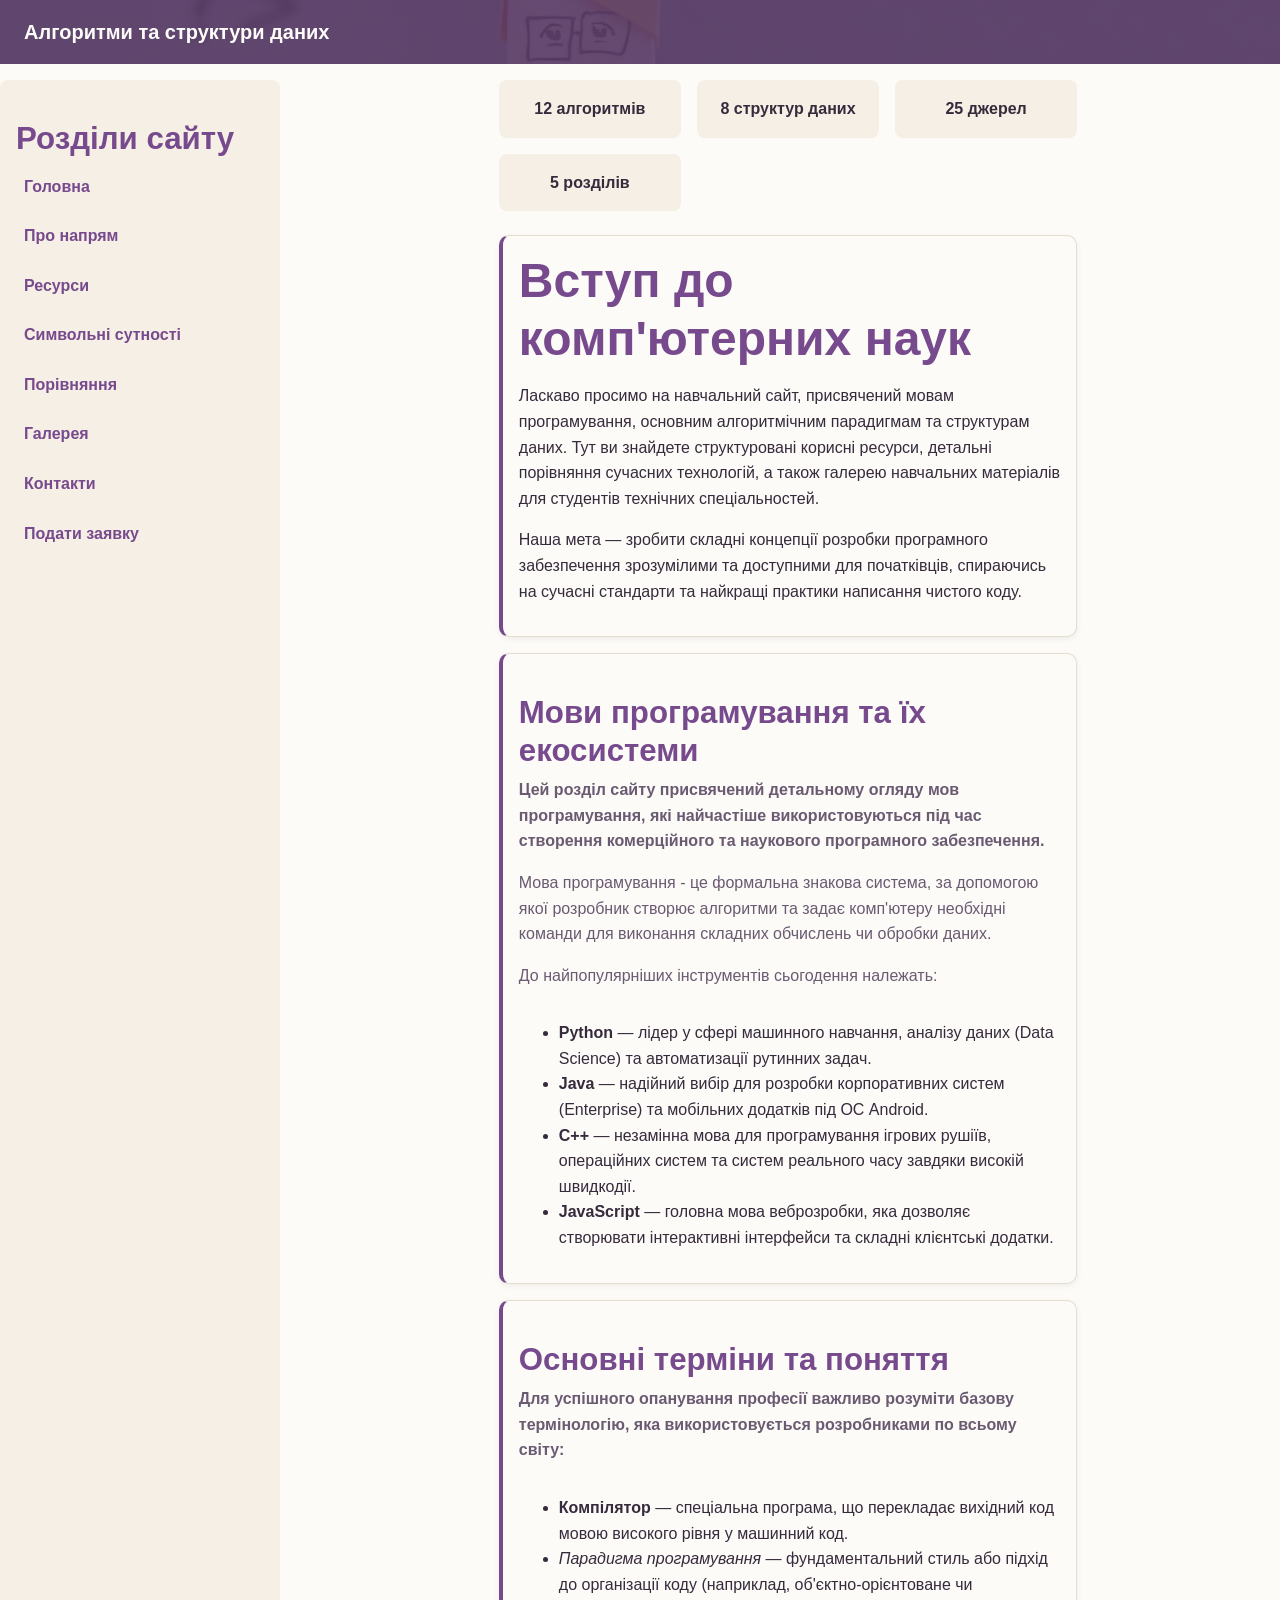
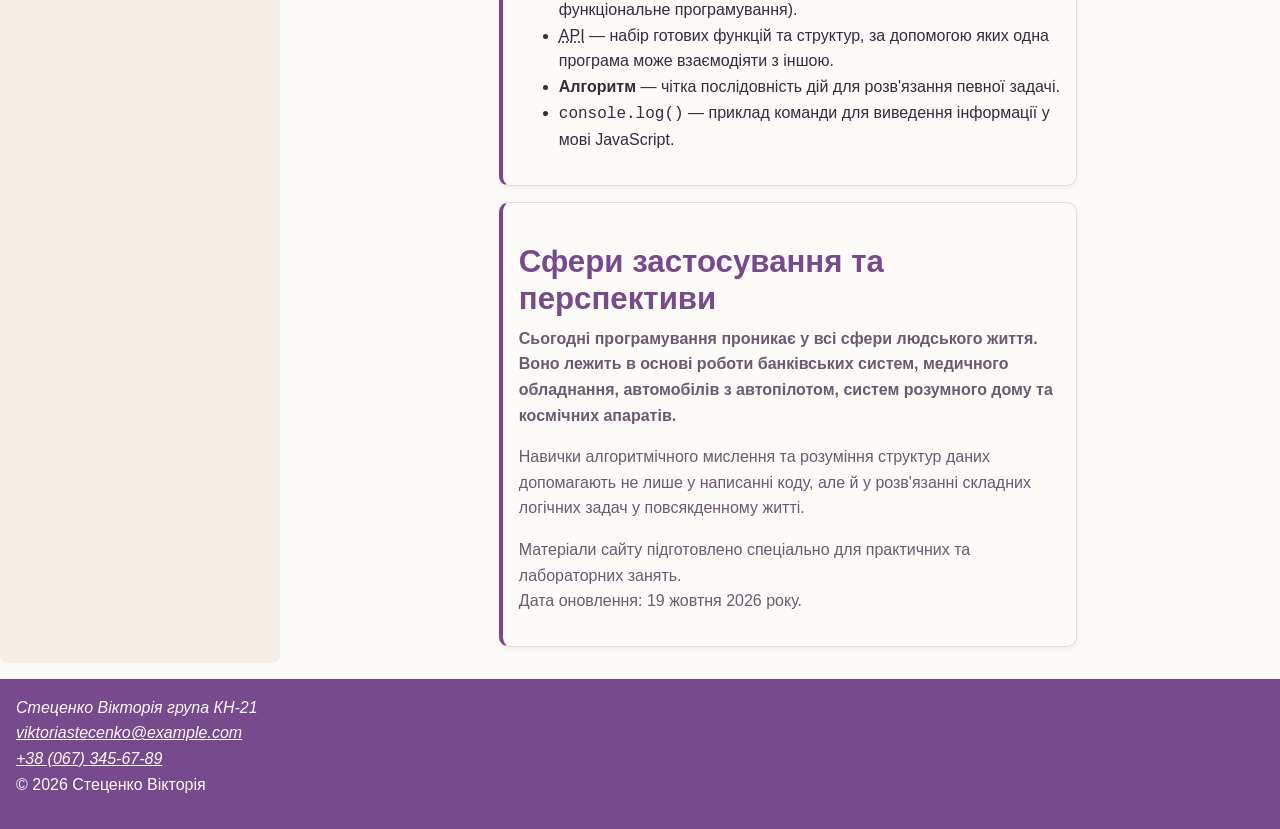
==== index.html @ e5056e1d "Перенесено файли сайту в корінь репозиторію" ====
<!DOCTYPE html>
<html lang="uk">

<head>
    <meta charset="UTF-8">
    <meta name="viewport" content="width=device-width, initial-scale=1">
    <meta name="description" content="Навчальний сайт про мови програмування, основні парадигми, їх особливості, застосування та корисні ресурси для навчання">
    <meta name="author" content="Віка Стеценко">
    <title>Мови програмування та парадигми: навчальний сайт</title>
    <link rel="stylesheet" href="css/style.css">
</head>

<body class="page">

    <header class="page__header">
        <a href="index.html" class="site-title">Алгоритми та структури даних</a>
    </header>

    <aside class="page__sidebar">
        <h2>Розділи сайту</h2>
        <nav>
            <ul class="menu">
                <li><a href="index.html">Головна</a></li>
                <li><a href="about.html">Про напрям</a></li>
                <li><a href="pages/resources.html">Ресурси</a></li>
                <li><a href="pages/entities.html">Символьні сутності</a></li>
                <li><a href="comparison.html">Порівняння</a></li>
                <li><a href="gallery.html">Галерея</a></li>
                <li class="menu__contacts"><a href="contacts.html">Контакти</a></li>
                <li><a href="application.html">Подати заявку</a></li>
            </ul>
        </nav>
    </aside>

    <main class="page__main container">

        <!-- Крок 9: Панель показників -->
        <div class="stats">
            <div class="stats__item">12 алгоритмів</div>
            <div class="stats__item">8 структур даних</div>
            <div class="stats__item">25 джерел</div>
            <div class="stats__item">5 розділів</div>
        </div>

        <section class="card">
            <h1>Вступ до комп'ютерних наук</h1>
            <p>
                Ласкаво просимо на навчальний сайт, присвячений мовам програмування, основним алгоритмічним парадигмам та структурам даних.
                Тут ви знайдете структуровані корисні ресурси, детальні порівняння сучасних технологій, а також галерею навчальних матеріалів для студентів технічних спеціальностей.
            </p>
            <p>
                Наша мета — зробити складні концепції розробки програмного забезпечення зрозумілими та доступними для початківців, спираючись на сучасні стандарти та найкращі практики написання чистого коду.
            </p>
        </section>

        <section class="card">
            <h2>Мови програмування та їх екосистеми</h2>
            <p>
                Цей розділ сайту присвячений детальному огляду мов програмування, які найчастіше використовуються під час створення комерційного та наукового програмного забезпечення.
            </p>
            <p>
                Мова програмування - це формальна знакова система, за допомогою якої розробник
                створює алгоритми та задає комп'ютеру необхідні команди для виконання складних обчислень чи обробки даних.
            </p>
            <p>
                До найпопулярніших інструментів сьогодення належать:
            </p>
            <ul>
                <li><strong>Python</strong> — лідер у сфері машинного навчання, аналізу даних (Data Science) та автоматизації рутинних задач.</li>
                <li><strong>Java</strong> — надійний вибір для розробки корпоративних систем (Enterprise) та мобільних додатків під ОС Android.</li>
                <li><strong>C++</strong> — незамінна мова для програмування ігрових рушіїв, операційних систем та систем реального часу завдяки високій швидкодії.</li>
                <li><strong>JavaScript</strong> — головна мова веброзробки, яка дозволяє створювати інтерактивні інтерфейси та складні клієнтські додатки.</li>
            </ul>
        </section>

        <section class="card">
            <h2>Основні терміни та поняття</h2>
            <p>
                Для успішного опанування професії важливо розуміти базову термінологію, яка використовується розробниками по всьому світу:
            </p>
            <ul>
                <li><strong>Компілятор</strong> — спеціальна програма, що перекладає вихідний код мовою високого рівня у машинний код.</li>
                <li><em>Парадигма програмування</em> — фундаментальний стиль або підхід до організації коду (наприклад, об'єктно-орієнтоване чи функціональне програмування).</li>
                <li><abbr title="Application Programming Interface">API</abbr> — набір готових функцій та структур, за допомогою яких одна програма може взаємодіяти з іншою.</li>
                <li><strong>Алгоритм</strong> — чітка послідовність дій для розв'язання певної задачі.</li>
                <li><code>console.log()</code> — приклад команди для виведення інформації у мові JavaScript.</li>
            </ul>
        </section>

        <section class="card">
            <h2>Сфери застосування та перспективи</h2>
            <p>
                Сьогодні програмування проникає у всі сфери людського життя. Воно лежить в основі роботи банківських систем, медичного обладнання, автомобілів з автопілотом, систем розумного дому та космічних апаратів.
            </p>
            <p>
                Навички алгоритмічного мислення та розуміння структур даних допомагають не лише у написанні коду, але й у розв'язанні складних логічних задач у повсякденному житті.
            </p>
            <p>
                Матеріали сайту підготовлено спеціально для практичних та лабораторних занять.
                <br>Дата оновлення: <time datetime="2026-10-19">19 жовтня 2026 року</time>.
            </p>
        </section>

    </main>

    <footer class="page__footer">
        <address>
            Стеценко Вікторія група КН-21<br>
            <a href="mailto:viktoriastecenko@example.com">viktoriastecenko@example.com</a><br>
            <a href="tel:+380673456789">+38 (067) 345-67-89</a>
        </address>
        <p>&copy; 2026 Стеценко Вікторія</p>
    </footer>

</body>
</html>
---- css/style.css ----
/* ==========================================================================
   0. ЛОКАЛЬНЕ ПІДКЛЮЧЕННЯ ШРИФТІВ (@font-face)
   ========================================================================== */

@font-face {
    font-family: "Roboto";
    font-style: normal;
    font-weight: 400;
    font-display: swap; 
    src: url("../fonts/roboto-v30-latin_cyrillic-regular.woff2") format("woff2");
}

@font-face {
    font-family: "Roboto";
    font-style: normal;
    font-weight: 700;
    font-display: swap;
    src: url("../fonts/roboto-v30-latin_cyrillic-700.woff2") format("woff2");
}

@font-face {
    font-family: "Fira Code";
    font-style: normal;
    font-weight: 400;
    font-display: swap;
    src: url("../fonts/fira-code-v22-latin_cyrillic-regular.woff2") format("woff2");
}

@font-face {
    font-family: "Fira Code";
    font-style: normal;
    font-weight: 700;
    font-display: swap;
    src: url("../fonts/fira-code-v22-latin_cyrillic-700.woff2") format("woff2");
}

/* ==========================================================================
1. СКИДАННЯ СТИЛІВ ТА БОКСОВА МОДЕЛЬ
   ========================================================================== */

*,
*::before,
*::after {
    box-sizing: border-box;
}

/* ==========================================================================
   2. ГЛОБАЛЬНІ ЗМІННІ (ДИЗАЙН-ТОКЕНИ)
   ========================================================================== */

:root {
    --color-primary: hsl(280, 32%, 42%);       
    --color-primary-light: hsl(280, 30%, 35%); 
    --color-primary-soft: hsl(36, 45%, 93%);   

    --color-text: hsl(280, 18%, 20%);          
    --color-text-muted: hsl(280, 12%, 40%);    
    --color-surface: hsl(40, 50%, 98%);        
    --color-accent: hsl(290, 38%, 42%);         

    --color-border: hsl(35, 28%, 86%);
    --color-border-dark: hsl(280, 15%, 76%);
    --color-input-border: hsl(280, 18%, 65%);
    --color-white: hsl(40, 50%, 99%);

    --space-1: 0.25rem; 
    --space-2: 0.5rem;  
    --space-3: 1rem;    
    --space-4: 1.5rem;  
    --space-5: 2rem;    
    --space-6: 3rem;    
}

/* ==========================================================================
   3. БАЗОВІ СТИЛІ СТОРІНКИ ТА GRID-МАКЕТ
   ========================================================================== */

html {
    font-size: 100%;             
    scroll-behavior: smooth;     
}

body {
    font-family: "Roboto", "Segoe UI", "Helvetica Neue", Arial, sans-serif;
    font-size: 1rem;
    line-height: 1.6;
    color: var(--color-text);
    background-color: var(--color-surface);
    margin: 0;
}

.container {
    width: min(100% - 2 * var(--space-3), 1100px); 
    margin-inline: auto; 
}

.page {
    display: grid;
    grid-template-columns: 1fr; 
    grid-template-areas:
        "header"
        "main"
        "sidebar"
        "footer"; 
    gap: var(--space-3); 
    min-height: 100vh; 
}

.page__header  { grid-area: header; }  
.page__sidebar { grid-area: sidebar; }
.page__main    { grid-area: main; } 
.page__footer  { grid-area: footer; } 

/* ==========================================================================
   4. ТИПОГРАФІКА ТА ЗАГОЛОВКИ
   ========================================================================== */

h1 {
    font-size: clamp(1.75rem, 1.2rem + 2.5vw, 3rem); /*[cite: 12] */
    line-height: 1.2;
    color: var(--color-primary);
    font-weight: 700;
    margin-top: 0;
    margin-bottom: var(--space-3);
}

h2 {
    font-size: 1.953rem;
    line-height: 1.2;
    color: var(--color-primary);
    font-weight: 700;
    margin-top: var(--space-4);
    margin-bottom: var(--space-2);
}

h3 {
    font-size: 1.563rem;
    line-height: 1.25;
    color: var(--color-primary);
    font-weight: 700;
    margin-top: var(--space-3);
    margin-bottom: var(--space-2);
}

p {
    margin-top: 0;
    margin-bottom: var(--space-3);
}

h2 + p { font-weight: 600; }
h2 ~ p { color: var(--color-text-muted); }

code,
pre {
    font-family: "Fira Code", Consolas, "Courier New", monospace;
}

/* ==========================================================================
   5. ЗОБРАЖЕННЯ ТА ПІДПИСИ
   ========================================================================== */

main {
    max-width: 65ch; 
    width: 100%;
}

figcaption {
    text-transform: uppercase;
    letter-spacing: 0.05em;
    font-size: 0.85rem;
    text-align: center;
    color: var(--color-text-muted);
}

figure {
    margin: var(--space-4) auto;
    text-align: center;
}

figure img,
main img {
    display: block;
    margin: 0 auto;
    max-width: 100%;
    height: auto;
}

/* ==========================================================================
   6. ШАПКА ТА БІЧНА ПАНЕЛЬ
   ========================================================================== */

header {
    display: flex;
    justify-content: space-between;
    align-items: center;
    gap: var(--space-3);
    flex-wrap: wrap;

    background:
        linear-gradient(
            rgba(91, 61, 103, 0.92),
            rgba(91, 61, 103, 0.92)
        ),
        url("../img/originals/pic-1.jpg") center / cover no-repeat;
    color: var(--color-white);
    padding: var(--space-3) var(--space-4);
}

.site-title {
    color: var(--color-white);
    font-weight: 700;
    text-decoration: none;
    font-size: 1.25rem;
}

.page__sidebar {
    background: var(--color-primary-soft);
    padding: var(--space-3);
    border-radius: 8px;
}

nav ul {
    display: flex;
    flex-direction: column;
    gap: var(--space-2);
    list-style: none;
    margin: 0;
    padding: 0;
}

nav a {
    display: inline-block;
    color: var(--color-primary);
    font-weight: 600;
    text-decoration: none;
    padding: var(--space-2);
    border-radius: 6px;
    width: 100%;
}

nav a:hover {
    text-decoration: underline;
    background-color: rgba(0, 0, 0, 0.05);
}

/* ==========================================================================
   7. СІТКА КАРТОК (ГАЛЕРЕЯ) ТА ПОКАЗНИКИ
   ========================================================================== */

.card-grid {
    /* display: flex; */           
    /* flex-wrap: wrap; */  
    
    display: grid;
    grid-template-columns: repeat(auto-fit, minmax(280px, 1fr));
    gap: var(--space-3);          
}

.card {
    flex-direction: column;
    display: flex;
    position: relative;
    background: var(--color-surface);
    padding: var(--space-3);
    border: 1px solid var(--color-border);
    border-left: 4px solid var(--color-primary); 
    border-radius: 10px;
    box-shadow: 0 2px 6px rgb(0 0 0 / 6%);
    margin-bottom: var(--space-3);
    transition: box-shadow 0.2s ease, transform 0.2s ease;
}

.card .btn { margin-top: auto; }
.card:hover { box-shadow: 0 6px 16px rgb(0 0 0 / 12%); transform: translateY(-2px); }

.stats {
    display: grid; 
    grid-template-columns: repeat(auto-fit, minmax(160px, 1fr)); 
    gap: var(--space-3); 
    place-items: center; 
    text-align: center; 
    margin-bottom: var(--space-4);
    
    /* justify-content: center; */ /* для досліду на вузькому екрані*/
}

.stats__item {
    background: var(--color-primary-soft);
    padding: var(--space-3);
    border-radius: 8px;
    font-weight: 700;
    width: 100%;
}

/* ==========================================================================
   9. КНОПКИ ТА ДОСТУПНІСТЬ 
   ========================================================================== */

.btn {
    display: inline-block;
    padding: var(--space-2) var(--space-3);
    background: var(--color-primary);
    color: var(--color-white);
    border: 1px solid transparent;
    border-radius: 8px;
    text-decoration: none;
    cursor: pointer;
    font: inherit;
    font-weight: 600;
    transition: background-color 0.2s ease, transform 0.2s ease;
}

.btn:hover { background: var(--color-primary-light); }
.btn:active { transform: translateY(1px); }

.back-to-top {
    position: fixed;
    right: var(--space-3);
    bottom: var(--space-3);
    z-index: 100;
    background: var(--color-primary);
    color: var(--color-white);
    padding: var(--space-2) var(--space-3);
    border-radius: 6px;
    text-decoration: none;
    font-weight: 600;
}

/* ==========================================================================
   10. ПІДВАЛ САЙТУ (FOOTER)
   ========================================================================== */

footer {
    background: var(--color-primary);
    color: var(--color-white);
    padding: var(--space-3);
    /* margin-top: var(--space-5); - прибрано, бо тепер grid gap керує відступами */
}

footer a { color: var(--color-white); }

/* ==========================================================================
   11. АДАПТИВНІСТЬ ТА МЕДІА-ЗАПИТИ (RESPONSIVE)
   ========================================================================== */

@media (min-width: 768px) {
    .page {
        grid-template-columns: 240px 1fr;
        grid-template-areas:
            "header header"
            "sidebar main"
            "footer footer";
    }
}

@media (min-width: 1200px) {
    .page {
        grid-template-columns: 280px 1fr;
    }
}

@media (max-width: 480px) {
    .card { padding: var(--space-2); }
    .site-title { font-size: 1.1rem; }
}

@media (max-width: 320px) {
    .site-title {
        font-size: 1rem;
        overflow-wrap: anywhere; 
    }
    .back-to-top {
        right: var(--space-1);
        bottom: var(--space-1);
    }
}

@media (prefers-reduced-motion: reduce) {
    html { scroll-behavior: auto; }
    *, *::before, *::after { transition: none; animation: none; }
}
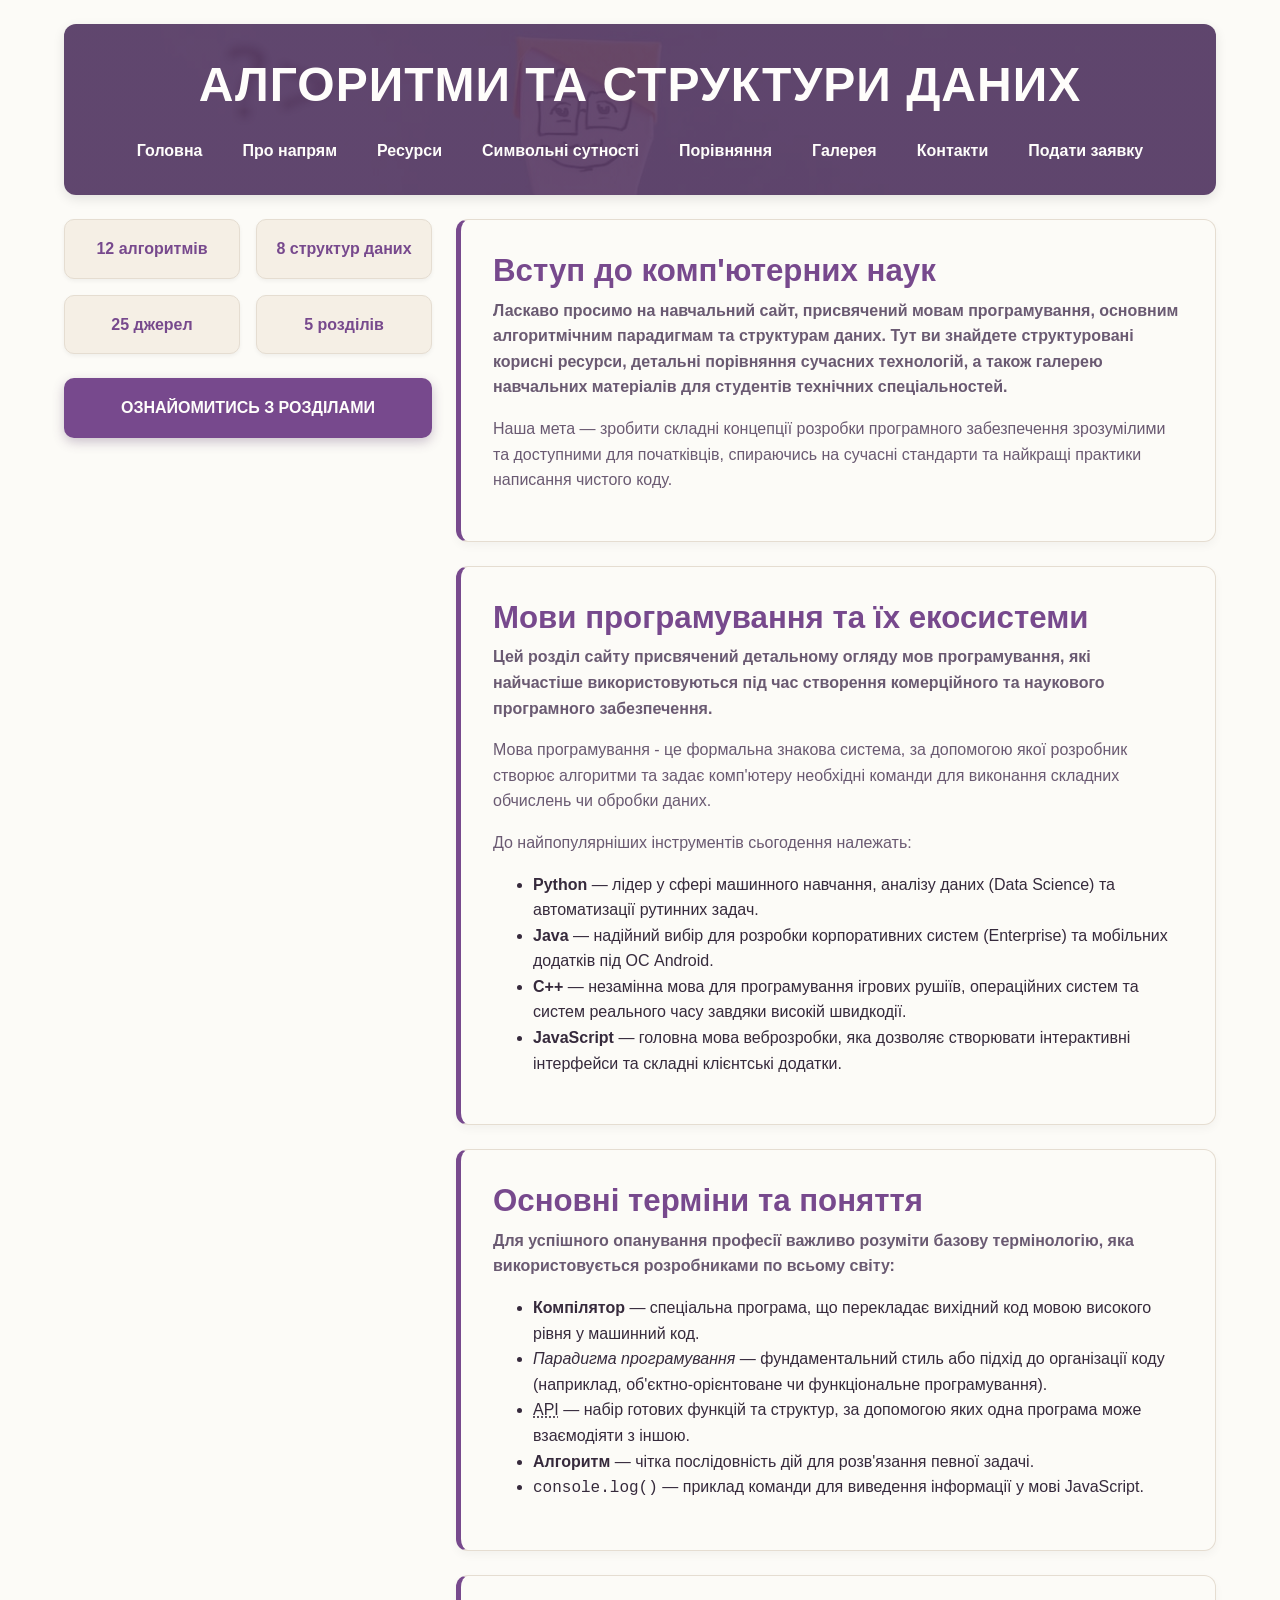
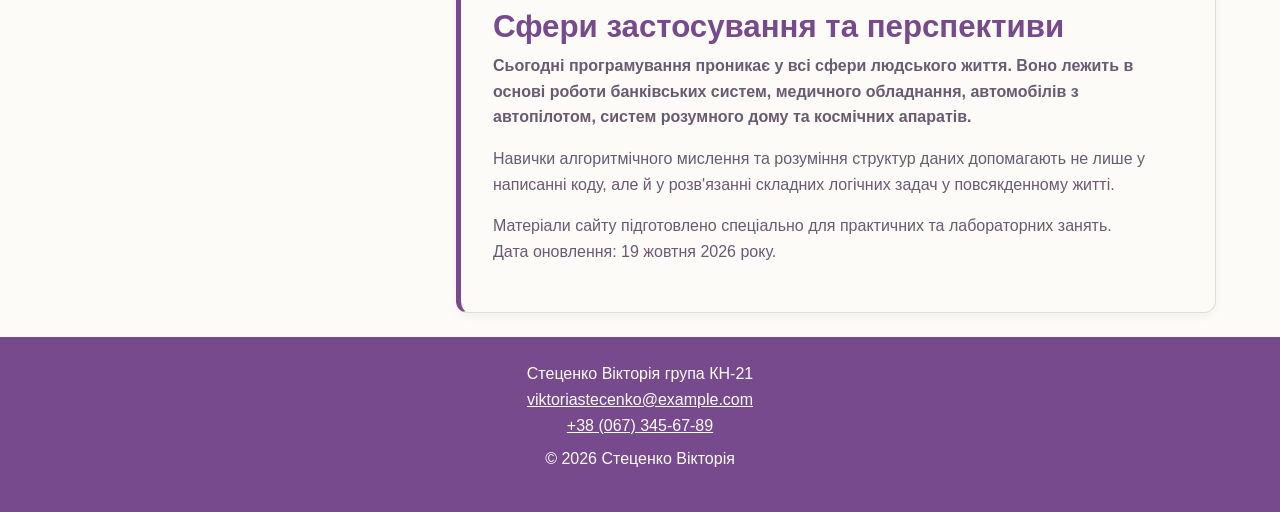
==== commit 0eea8b59: "Перевод всех страниц сайта на 12-колоночную Grid-сетку и обновление стилей" ====
--- a/index.html
+++ b/index.html
@@ -1,6 +1,5 @@
 <!DOCTYPE html>
 <html lang="uk">
-
 <head>
     <meta charset="UTF-8">
     <meta name="viewport" content="width=device-width, initial-scale=1">
@@ -8,97 +7,110 @@
     <meta name="author" content="Віка Стеценко">
     <title>Мови програмування та парадигми: навчальний сайт</title>
     <link rel="stylesheet" href="css/style.css">
+    <link rel="canonical" href="https://svikz.github.io/lab-01-Stetsenko/index.html">
+
+    <meta property="og:title" content="Основи алгоритмів та структур даних - Головна сторінка">
+    <meta property="og:description" content="Дізнайтеся про архітектуру ефективного коду, основи алгоритмів та структури даних.">
+    <meta property="og:image" content="https://svikz.github.io/lab-01-Stetsenko/img/og-preview.jpg">
+    <meta property="og:url" content="https://svikz.github.io/lab-01-Stetsenko/index.html">
+    <meta property="og:type" content="website">
 </head>
-
 <body class="page">
 
-    <header class="page__header">
-        <a href="index.html" class="site-title">Алгоритми та структури даних</a>
-    </header>
-
-    <aside class="page__sidebar">
-        <h2>Розділи сайту</h2>
-        <nav>
-            <ul class="menu">
-                <li><a href="index.html">Головна</a></li>
-                <li><a href="about.html">Про напрям</a></li>
-                <li><a href="pages/resources.html">Ресурси</a></li>
-                <li><a href="pages/entities.html">Символьні сутності</a></li>
-                <li><a href="comparison.html">Порівняння</a></li>
-                <li><a href="gallery.html">Галерея</a></li>
-                <li class="menu__contacts"><a href="contacts.html">Контакти</a></li>
-                <li><a href="application.html">Подати заявку</a></li>
-            </ul>
-        </nav>
-    </aside>
-
-    <main class="page__main container">
-
-        <!-- Крок 9: Панель показників -->
-        <div class="stats">
-            <div class="stats__item">12 алгоритмів</div>
-            <div class="stats__item">8 структур даних</div>
-            <div class="stats__item">25 джерел</div>
-            <div class="stats__item">5 розділів</div>
-        </div>
-
-        <section class="card">
-            <h1>Вступ до комп'ютерних наук</h1>
-            <p>
-                Ласкаво просимо на навчальний сайт, присвячений мовам програмування, основним алгоритмічним парадигмам та структурам даних.
-                Тут ви знайдете структуровані корисні ресурси, детальні порівняння сучасних технологій, а також галерею навчальних матеріалів для студентів технічних спеціальностей.
-            </p>
-            <p>
-                Наша мета — зробити складні концепції розробки програмного забезпечення зрозумілими та доступними для початківців, спираючись на сучасні стандарти та найкращі практики написання чистого коду.
-            </p>
+    <main class="page-grid">
+        
+        <!-- Шапка сайту та навігація (на всю ширину, 12 колонок) -->
+        <section class="hero span-12">
+            <h1 class="site-title">АЛГОРИТМИ ТА СТРУКТУРИ ДАНИХ</h1>
+            <nav class="main-nav">
+                <ul class="menu-horizontal">
+                    <li><a href="index.html">Головна</a></li>
+                    <li><a href="about.html">Про напрям</a></li>
+                    <li><a href="pages/resources.html">Ресурси</a></li>
+                    <li><a href="pages/entities.html">Символьні сутності</a></li>
+                    <li><a href="comparison.html">Порівняння</a></li>
+                    <li><a href="gallery.html">Галерея</a></li>
+                    <li><a href="contacts.html">Контакти</a></li>
+                    <li><a href="application.html">Подати заявку</a></li>
+                </ul>
+            </nav>
         </section>
 
-        <section class="card">
-            <h2>Мови програмування та їх екосистеми</h2>
-            <p>
-                Цей розділ сайту присвячений детальному огляду мов програмування, які найчастіше використовуються під час створення комерційного та наукового програмного забезпечення.
-            </p>
-            <p>
-                Мова програмування - це формальна знакова система, за допомогою якої розробник
-                створює алгоритми та задає комп'ютеру необхідні команди для виконання складних обчислень чи обробки даних.
-            </p>
-            <p>
-                До найпопулярніших інструментів сьогодення належать:
-            </p>
-            <ul>
-                <li><strong>Python</strong> — лідер у сфері машинного навчання, аналізу даних (Data Science) та автоматизації рутинних задач.</li>
-                <li><strong>Java</strong> — надійний вибір для розробки корпоративних систем (Enterprise) та мобільних додатків під ОС Android.</li>
-                <li><strong>C++</strong> — незамінна мова для програмування ігрових рушіїв, операційних систем та систем реального часу завдяки високій швидкодії.</li>
-                <li><strong>JavaScript</strong> — головна мова веброзробки, яка дозволяє створювати інтерактивні інтерфейси та складні клієнтські додатки.</li>
-            </ul>
-        </section>
+        <!-- Бічна панель: статистика та заклик до дії (4 колонки) -->
+        <aside class="aside span-4">
+            <div class="stats">
+                <div class="stats__item">12 алгоритмів</div>
+                <div class="stats__item">8 структур даних</div>
+                <div class="stats__item">25 джерел</div>
+                <div class="stats__item">5 розділів</div>
+            </div>
+            <!-- Основна дія (CTA) за вашим ескізом -->
+            <a href="#content-start" class="cta-button">Ознайомитись з розділами</a>
+        </aside>
 
-        <section class="card">
-            <h2>Основні терміни та поняття</h2>
-            <p>
-                Для успішного опанування професії важливо розуміти базову термінологію, яка використовується розробниками по всьому світу:
-            </p>
-            <ul>
-                <li><strong>Компілятор</strong> — спеціальна програма, що перекладає вихідний код мовою високого рівня у машинний код.</li>
-                <li><em>Парадигма програмування</em> — фундаментальний стиль або підхід до організації коду (наприклад, об'єктно-орієнтоване чи функціональне програмування).</li>
-                <li><abbr title="Application Programming Interface">API</abbr> — набір готових функцій та структур, за допомогою яких одна програма може взаємодіяти з іншою.</li>
-                <li><strong>Алгоритм</strong> — чітка послідовність дій для розв'язання певної задачі.</li>
-                <li><code>console.log()</code> — приклад команди для виведення інформації у мові JavaScript.</li>
-            </ul>
-        </section>
+        <!-- Основний контент (8 колонок) -->
+        <section class="content span-8" id="content-start">
+            
+            <article class="card">
+                <!-- Заголовок змінено з H1 на H2 для правильної ієрархії -->
+                <h2>Вступ до комп'ютерних наук</h2>
+                <p>
+                    Ласкаво просимо на навчальний сайт, присвячений мовам програмування, основним алгоритмічним парадигмам та структурам даних.
+                    Тут ви знайдете структуровані корисні ресурси, детальні порівняння сучасних технологій, а також галерею навчальних матеріалів для студентів технічних спеціальностей.
+                </p>
+                <p>
+                    Наша мета — зробити складні концепції розробки програмного забезпечення зрозумілими та доступними для початківців, спираючись на сучасні стандарти та найкращі практики написання чистого коду.
+                </p>
+            </article>
 
-        <section class="card">
-            <h2>Сфери застосування та перспективи</h2>
-            <p>
-                Сьогодні програмування проникає у всі сфери людського життя. Воно лежить в основі роботи банківських систем, медичного обладнання, автомобілів з автопілотом, систем розумного дому та космічних апаратів.
-            </p>
-            <p>
-                Навички алгоритмічного мислення та розуміння структур даних допомагають не лише у написанні коду, але й у розв'язанні складних логічних задач у повсякденному житті.
-            </p>
-            <p>
-                Матеріали сайту підготовлено спеціально для практичних та лабораторних занять.
-                <br>Дата оновлення: <time datetime="2026-10-19">19 жовтня 2026 року</time>.
-            </p>
+            <article class="card">
+                <h2>Мови програмування та їх екосистеми</h2>
+                <p>
+                    Цей розділ сайту присвячений детальному огляду мов програмування, які найчастіше використовуються під час створення комерційного та наукового програмного забезпечення.
+                </p>
+                <p>
+                    Мова програмування - це формальна знакова система, за допомогою якої розробник
+                    створює алгоритми та задає комп'ютеру необхідні команди для виконання складних обчислень чи обробки даних.
+                </p>
+                <p>
+                    До найпопулярніших інструментів сьогодення належать:
+                </p>
+                <ul>
+                    <li><strong>Python</strong> — лідер у сфері машинного навчання, аналізу даних (Data Science) та автоматизації рутинних задач.</li>
+                    <li><strong>Java</strong> — надійний вибір для розробки корпоративних систем (Enterprise) та мобільних додатків під ОС Android.</li>
+                    <li><strong>C++</strong> — незамінна мова для програмування ігрових рушіїв, операційних систем та систем реального часу завдяки високій швидкодії.</li>
+                    <li><strong>JavaScript</strong> — головна мова веброзробки, яка дозволяє створювати інтерактивні інтерфейси та складні клієнтські додатки.</li>
+                </ul>
+            </article>
+
+            <article class="card">
+                <h2>Основні терміни та поняття</h2>
+                <p>
+                    Для успішного опанування професії важливо розуміти базову термінологію, яка використовується розробниками по всьому світу:
+                </p>
+                <ul>
+                    <li><strong>Компілятор</strong> — спеціальна програма, що перекладає вихідний код мовою високого рівня у машинний код.</li>
+                    <li><em>Парадигма програмування</em> — фундаментальний стиль або підхід до організації коду (наприклад, об'єктно-орієнтоване чи функціональне програмування).</li>
+                    <li><abbr title="Application Programming Interface">API</abbr> — набір готових функцій та структур, за допомогою яких одна програма може взаємодіяти з іншою.</li>
+                    <li><strong>Алгоритм</strong> — чітка послідовність дій для розв'язання певної задачі.</li>
+                    <li><code>console.log()</code> — приклад команди для виведення інформації у мові JavaScript.</li>
+                </ul>
+            </article>
+
+            <article class="card">
+                <h2>Сфери застосування та перспективи</h2>
+                <p>
+                    Сьогодні програмування проникає у всі сфери людського життя. Воно лежить в основі роботи банківських систем, медичного обладнання, автомобілів з автопілотом, систем розумного дому та космічних апаратів.
+                </p>
+                <p>
+                    Навички алгоритмічного мислення та розуміння структур даних допомагають не лише у написанні коду, але й у розв'язанні складних логічних задач у повсякденному житті.
+                </p>
+                <p>
+                    Матеріали сайту підготовлено спеціально для практичних та лабораторних занять.
+                    <br>Дата оновлення: <time datetime="2026-10-19">19 жовтня 2026 року</time>.
+                </p>
+            </article>
+
         </section>
 
     </main>
--- a/css/style.css
+++ b/css/style.css
@@ -35,7 +35,7 @@
 }
 
 /* ==========================================================================
-1. СКИДАННЯ СТИЛІВ ТА БОКСОВА МОДЕЛЬ
+   1. СКИДАННЯ СТИЛІВ ТА БОКСОВА МОДЕЛЬ
    ========================================================================== */
 
 *,
@@ -72,7 +72,7 @@
 }
 
 /* ==========================================================================
-   3. БАЗОВІ СТИЛІ СТОРІНКИ ТА GRID-МАКЕТ
+   3. БАЗОВІ СТИЛІ СТОРІНКИ ТА GRID-МАКЕТ (КРОК 5)
    ========================================================================== */
 
 html {
@@ -87,36 +87,34 @@
     color: var(--color-text);
     background-color: var(--color-surface);
     margin: 0;
-}
-
-.container {
-    width: min(100% - 2 * var(--space-3), 1100px); 
-    margin-inline: auto; 
-}
-
-.page {
+    display: flex;
+    flex-direction: column;
+    min-height: 100vh;
+}
+
+/* 12-колонкова модульна сітка */
+.page-grid {
     display: grid;
-    grid-template-columns: 1fr; 
-    grid-template-areas:
-        "header"
-        "main"
-        "sidebar"
-        "footer"; 
-    gap: var(--space-3); 
-    min-height: 100vh; 
-}
-
-.page__header  { grid-area: header; }  
-.page__sidebar { grid-area: sidebar; }
-.page__main    { grid-area: main; } 
-.page__footer  { grid-area: footer; } 
+    grid-template-columns: repeat(12, 1fr); /* 12 рівних колонок */
+    gap: var(--space-4); /* Жолоби між колонками */
+    max-width: 1200px;
+    margin: var(--space-4) auto;
+    padding-inline: var(--space-4);
+    width: 100%;
+    flex-grow: 1; /* Щоб футер притискався донизу */
+}
+
+/* Класи для розподілу блоків по сітці */
+.span-12 { grid-column: span 12; }
+.span-8  { grid-column: span 8; }
+.span-4  { grid-column: span 4; }
 
 /* ==========================================================================
    4. ТИПОГРАФІКА ТА ЗАГОЛОВКИ
    ========================================================================== */
 
 h1 {
-    font-size: clamp(1.75rem, 1.2rem + 2.5vw, 3rem); /*[cite: 12] */
+    font-size: clamp(1.75rem, 1.2rem + 2.5vw, 3rem);
     line-height: 1.2;
     color: var(--color-primary);
     font-weight: 700;
@@ -156,46 +154,10 @@
 }
 
 /* ==========================================================================
-   5. ЗОБРАЖЕННЯ ТА ПІДПИСИ
-   ========================================================================== */
-
-main {
-    max-width: 65ch; 
-    width: 100%;
-}
-
-figcaption {
-    text-transform: uppercase;
-    letter-spacing: 0.05em;
-    font-size: 0.85rem;
-    text-align: center;
-    color: var(--color-text-muted);
-}
-
-figure {
-    margin: var(--space-4) auto;
-    text-align: center;
-}
-
-figure img,
-main img {
-    display: block;
-    margin: 0 auto;
-    max-width: 100%;
-    height: auto;
-}
-
-/* ==========================================================================
-   6. ШАПКА ТА БІЧНА ПАНЕЛЬ
-   ========================================================================== */
-
-header {
-    display: flex;
-    justify-content: space-between;
-    align-items: center;
-    gap: var(--space-3);
-    flex-wrap: wrap;
-
+   5. ШАПКА ТА НАВІГАТОР (HERO БЛОК)
+   ========================================================================== */
+
+.hero {
     background:
         linear-gradient(
             rgba(91, 61, 103, 0.92),
@@ -203,175 +165,185 @@
         ),
         url("../img/originals/pic-1.jpg") center / cover no-repeat;
     color: var(--color-white);
-    padding: var(--space-3) var(--space-4);
-}
-
-.site-title {
-    color: var(--color-white);
-    font-weight: 700;
-    text-decoration: none;
-    font-size: 1.25rem;
-}
-
-.page__sidebar {
-    background: var(--color-primary-soft);
-    padding: var(--space-3);
-    border-radius: 8px;
-}
-
-nav ul {
+    padding: var(--space-5) var(--space-4);
+    border-radius: 12px;
+    text-align: center;
+    box-shadow: 0 4px 12px rgb(0 0 0 / 10%);
+}
+
+.hero h1 {
+    color: var(--color-white);
+    margin-bottom: var(--space-4);
+    text-transform: uppercase;
+    letter-spacing: 1px;
+}
+
+.menu-horizontal {
     display: flex;
-    flex-direction: column;
-    gap: var(--space-2);
+    flex-wrap: wrap;
+    justify-content: center;
+    gap: var(--space-2) var(--space-4);
     list-style: none;
     margin: 0;
     padding: 0;
 }
 
-nav a {
-    display: inline-block;
-    color: var(--color-primary);
+.menu-horizontal a {
+    color: var(--color-white);
     font-weight: 600;
     text-decoration: none;
-    padding: var(--space-2);
+    padding: var(--space-1) var(--space-2);
     border-radius: 6px;
-    width: 100%;
-}
-
-nav a:hover {
-    text-decoration: underline;
-    background-color: rgba(0, 0, 0, 0.05);
-}
-
-/* ==========================================================================
-   7. СІТКА КАРТОК (ГАЛЕРЕЯ) ТА ПОКАЗНИКИ
-   ========================================================================== */
-
-.card-grid {
-    /* display: flex; */           
-    /* flex-wrap: wrap; */  
-    
-    display: grid;
-    grid-template-columns: repeat(auto-fit, minmax(280px, 1fr));
-    gap: var(--space-3);          
-}
-
-.card {
+    transition: background-color 0.2s;
+}
+
+.menu-horizontal a:hover {
+    background-color: rgba(255, 255, 255, 0.15);
+}
+
+/* ==========================================================================
+   6. БІЧНА ПАНЕЛЬ ТА СТАТИСТИКА
+   ========================================================================== */
+
+.aside {
+    display: flex;
     flex-direction: column;
-    display: flex;
-    position: relative;
-    background: var(--color-surface);
-    padding: var(--space-3);
-    border: 1px solid var(--color-border);
-    border-left: 4px solid var(--color-primary); 
-    border-radius: 10px;
-    box-shadow: 0 2px 6px rgb(0 0 0 / 6%);
-    margin-bottom: var(--space-3);
-    transition: box-shadow 0.2s ease, transform 0.2s ease;
-}
-
-.card .btn { margin-top: auto; }
-.card:hover { box-shadow: 0 6px 16px rgb(0 0 0 / 12%); transform: translateY(-2px); }
+    gap: var(--space-4);
+}
 
 .stats {
     display: grid; 
-    grid-template-columns: repeat(auto-fit, minmax(160px, 1fr)); 
+    grid-template-columns: repeat(auto-fit, minmax(130px, 1fr)); 
     gap: var(--space-3); 
-    place-items: center; 
-    text-align: center; 
-    margin-bottom: var(--space-4);
-    
-    /* justify-content: center; */ /* для досліду на вузькому екрані*/
 }
 
 .stats__item {
     background: var(--color-primary-soft);
+    color: var(--color-primary);
     padding: var(--space-3);
-    border-radius: 8px;
-    font-weight: 700;
-    width: 100%;
-}
-
-/* ==========================================================================
-   9. КНОПКИ ТА ДОСТУПНІСТЬ 
-   ========================================================================== */
-
-.btn {
-    display: inline-block;
-    padding: var(--space-2) var(--space-3);
+    border-radius: 10px;
+    font-weight: 700;
+    text-align: center;
+    border: 1px solid var(--color-border);
+    box-shadow: 0 2px 4px rgb(0 0 0 / 5%);
+}
+
+/* ==========================================================================
+   7. КАРТОЧКИ КОНТЕНТУ (ОСНОВНИЙ ВМІСТ)
+   ========================================================================== */
+
+.content {
+    display: flex;
+    flex-direction: column;
+    gap: var(--space-4);
+}
+
+.card {
+    background: var(--color-surface);
+    padding: var(--space-5);
+    border: 1px solid var(--color-border);
+    border-left: 5px solid var(--color-primary); 
+    border-radius: 12px;
+    box-shadow: 0 4px 10px rgb(0 0 0 / 4%);
+    transition: box-shadow 0.2s ease, transform 0.2s ease;
+}
+
+.card h2:first-child {
+    margin-top: 0; /* Прибираємо зайвий відступ у першого заголовка в картці */
+}
+
+.card:hover { 
+    box-shadow: 0 8px 20px rgb(0 0 0 / 10%); 
+    transform: translateY(-2px); 
+}
+
+/* ==========================================================================
+   8. КНОПКИ ТА ЗАКЛИК ДО ДІЇ (CTA)
+   ========================================================================== */
+
+.cta-button {
+    display: block;
+    text-align: center;
+    padding: var(--space-3) var(--space-4);
     background: var(--color-primary);
     color: var(--color-white);
     border: 1px solid transparent;
-    border-radius: 8px;
+    border-radius: 10px;
     text-decoration: none;
-    cursor: pointer;
-    font: inherit;
-    font-weight: 600;
+    font-weight: 700;
+    text-transform: uppercase;
+    box-shadow: 0 4px 12px rgb(91, 61, 103, 0.3);
     transition: background-color 0.2s ease, transform 0.2s ease;
 }
 
-.btn:hover { background: var(--color-primary-light); }
-.btn:active { transform: translateY(1px); }
-
-.back-to-top {
-    position: fixed;
-    right: var(--space-3);
-    bottom: var(--space-3);
-    z-index: 100;
+.cta-button:hover { 
+    background: var(--color-primary-light); 
+    transform: translateY(-2px);
+}
+
+.cta-button:active { 
+    transform: translateY(0); 
+}
+
+/* ==========================================================================
+   9. ПІДВАЛ САЙТУ (FOOTER)
+   ========================================================================== */
+
+.page__footer {
     background: var(--color-primary);
     color: var(--color-white);
-    padding: var(--space-2) var(--space-3);
-    border-radius: 6px;
-    text-decoration: none;
-    font-weight: 600;
-}
-
-/* ==========================================================================
-   10. ПІДВАЛ САЙТУ (FOOTER)
-   ========================================================================== */
-
-footer {
-    background: var(--color-primary);
-    color: var(--color-white);
-    padding: var(--space-3);
-    /* margin-top: var(--space-5); - прибрано, бо тепер grid gap керує відступами */
-}
-
-footer a { color: var(--color-white); }
-
-/* ==========================================================================
-   11. АДАПТИВНІСТЬ ТА МЕДІА-ЗАПИТИ (RESPONSIVE)
-   ========================================================================== */
-
-@media (min-width: 768px) {
-    .page {
-        grid-template-columns: 240px 1fr;
-        grid-template-areas:
-            "header header"
-            "sidebar main"
-            "footer footer";
-    }
-}
-
-@media (min-width: 1200px) {
-    .page {
-        grid-template-columns: 280px 1fr;
+    padding: var(--space-4) var(--space-3);
+    text-align: center;
+    margin-top: auto; /* Притискає футер донизу екрану */
+}
+
+.page__footer a { 
+    color: var(--color-white); 
+    text-decoration: underline;
+}
+
+.page__footer address {
+    font-style: normal;
+    margin-bottom: var(--space-2);
+}
+
+/* ==========================================================================
+   10. АДАПТИВНІСТЬ ТА МЕДІА-ЗАПИТИ (RESPONSIVE)
+   ========================================================================== */
+
+/* Для планшетів та мобільних пристроїв */
+@media (max-width: 992px) {
+    /* Блоки стають один під одним, займаючи всі 12 колонок */
+    .span-8, 
+    .span-4 { 
+        grid-column: span 12; 
+    }
+    
+    .hero {
+        padding: var(--space-4) var(--space-3);
+    }
+    
+    .card {
+        padding: var(--space-4);
     }
 }
 
 @media (max-width: 480px) {
-    .card { padding: var(--space-2); }
-    .site-title { font-size: 1.1rem; }
-}
-
-@media (max-width: 320px) {
-    .site-title {
-        font-size: 1rem;
-        overflow-wrap: anywhere; 
-    }
-    .back-to-top {
-        right: var(--space-1);
-        bottom: var(--space-1);
+    .page-grid {
+        padding-inline: var(--space-2);
+    }
+    
+    .card { 
+        padding: var(--space-3); 
+    }
+    
+    .hero h1 { 
+        font-size: 1.5rem; 
+    }
+    
+    .menu-horizontal {
+        flex-direction: column;
+        gap: var(--space-2);
     }
 }
 
